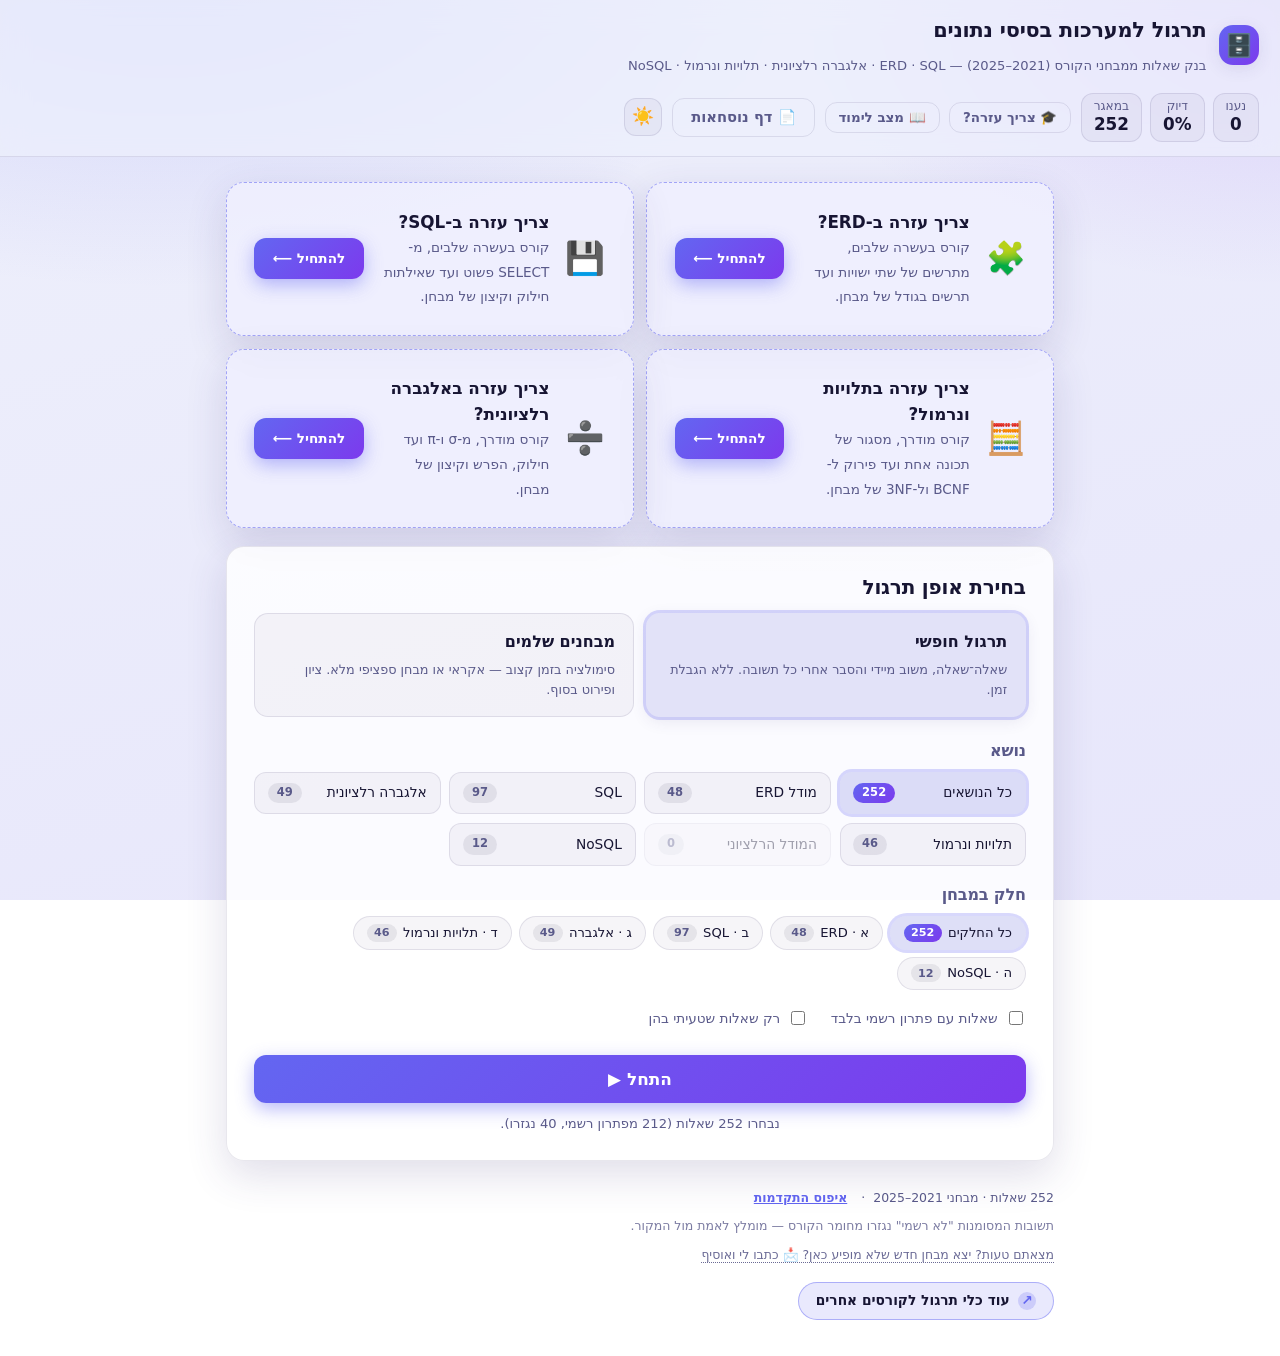
==== index.html @ 8be429b3 "Fix scrambled formulas and raw markup found by the render audit Bidi: formulas and number lists insi" ====
<!DOCTYPE html>
<html lang="he" dir="rtl">
<head>
<meta charset="UTF-8">
<meta name="viewport" content="width=device-width, initial-scale=1.0">
<title>משחק תרגול — מערכות בסיסי נתונים</title>
<link rel="icon" href="favicon.svg" type="image/svg+xml">
<link rel="stylesheet" href="katex/katex.min.css">
<link rel="stylesheet" href="styles.css?v=6">
<script>
  // Apply saved theme before first paint to avoid a flash of the wrong theme.
  (function(){ try{ var t=localStorage.getItem("dbq_theme"); if(t==="light"||t==="dark") document.documentElement.dataset.theme=t; }catch(e){} })();
</script>
<script data-goatcounter="https://adirbuskila.goatcounter.com/count" async src="//gc.zgo.at/count.js"></script>
</head>
<body>
<header class="topbar">
  <div class="brand" id="brandHome" role="button" tabindex="0" title="לדף הבית" aria-label="חזרה לדף הבית">
    <span class="logo">🗄️</span>
    <div>
      <h1>תרגול למערכות בסיסי נתונים</h1>
      <p class="sub">בנק שאלות ממבחני הקורס (2021–2025) — ERD · SQL · אלגברה רלציונית · תלויות ונרמול · NoSQL</p>
    </div>
  </div>
  <div class="topbar-right">
    <div class="topstats" id="topStats"></div>
    <button id="crsHub" class="btn ghost crs-entry" type="button" title="קורסים מודרכים: ERD · SQL · נרמול · אלגברה">🎓 צריך עזרה?</button>
    <button id="learnEntry" class="btn ghost learn-entry" type="button">📖 מצב לימוד</button>
    <a id="sheetDownload" class="btn ghost sheet-link" href="docs/formula-sheet/formula-sheet.pdf" download="דף נוסחאות - מערכות בסיסי נתונים.pdf" title="הורדת דף הנוסחאות למבחן (PDF, 2 עמודים)">📄 דף נוסחאות</a>
    <button id="themeToggle" class="theme-toggle" type="button" aria-label="החלפת מצב תצוגה (בהיר/כהה)" title="מצב בהיר/כהה"></button>
  </div>
</header>

<main id="app">
  <!-- START -->
  <section id="screen-start" class="screen">
    <div class="crs-promos">
      <div class="card crs-promo" data-course="erd" role="button" tabindex="0">
        <span class="big-ico">🧩</span>
        <div><b>צריך עזרה ב-ERD?</b><span class="crs-promo-sub">קורס בעשרה שלבים, מתרשים של שתי ישויות ועד תרשים בגודל של מבחן.</span></div>
        <span class="btn primary go">להתחיל ⟵</span>
      </div>
      <div class="card crs-promo" data-course="sql" role="button" tabindex="0">
        <span class="big-ico">💾</span>
        <div><b>צריך עזרה ב-SQL?</b><span class="crs-promo-sub">קורס בעשרה שלבים, מ-SELECT פשוט ועד שאילתות חילוק וקיצון של מבחן.</span></div>
        <span class="btn primary go">להתחיל ⟵</span>
      </div>
      <div class="card crs-promo" data-course="norm" role="button" tabindex="0">
        <span class="big-ico">🧮</span>
        <div><b>צריך עזרה בתלויות ונרמול?</b><span class="crs-promo-sub">קורס מודרך, מסגור של תכונה אחת ועד פירוק ל-BCNF ול-3NF של מבחן.</span></div>
        <span class="btn primary go">להתחיל ⟵</span>
      </div>
      <div class="card crs-promo" data-course="alg" role="button" tabindex="0">
        <span class="big-ico">➗</span>
        <div><b>צריך עזרה באלגברה רלציונית?</b><span class="crs-promo-sub">קורס מודרך, מ-σ ו-π ועד חילוק, הפרש וקיצון של מבחן.</span></div>
        <span class="btn primary go">להתחיל ⟵</span>
      </div>
    </div>
    <div class="card">
      <h2>בחירת אופן תרגול</h2>

      <div class="modes">
        <label class="mode-card">
          <input type="radio" name="mode" value="practice" checked>
          <div class="mode-body">
            <span class="mode-title">תרגול חופשי</span>
            <span class="mode-desc">שאלה־שאלה, משוב מיידי והסבר אחרי כל תשובה. ללא הגבלת זמן.</span>
          </div>
        </label>
        <label class="mode-card">
          <input type="radio" name="mode" value="exam">
          <div class="mode-body">
            <span class="mode-title">מבחנים שלמים</span>
            <span class="mode-desc">סימולציה בזמן קצוב — אקראי או מבחן ספציפי מלא. ציון ופירוט בסוף.</span>
          </div>
        </label>
      </div>

      <h3>נושא</h3>
      <div id="topicGrid" class="topic-grid"></div>

      <h3>חלק במבחן</h3>
      <div id="partFilter" class="part-filter"></div>

      <div class="options-row">
        <label class="chk"><input type="checkbox" id="officialOnly"> שאלות עם פתרון רשמי בלבד</label>
        <label class="chk"><input type="checkbox" id="mistakesOnly"> רק שאלות שטעיתי בהן</label>
      </div>

      <div id="examOpts" class="exam-opts hidden">
        <label>מבחן
          <select id="examPick"><option value="">אקראי (כל המאגר)</option></select>
        </label>
        <label id="examCountWrap">מספר שאלות
          <select id="examCount"><option>10</option><option selected>20</option><option>40</option></select>
        </label>
        <label>זמן (דקות)
          <select id="examMinutes"><option>15</option><option>30</option><option selected>60</option><option>120</option></select>
        </label>
      </div>

      <button id="startBtn" class="btn primary big">התחל ▶</button>
      <p id="poolInfo" class="poolinfo"></p>
    </div>
  </section>

  <!-- QUIZ -->
  <section id="screen-quiz" class="screen hidden">
    <div class="quizbar">
      <button id="quitBtn" class="btn ghost">⟵ יציאה</button>
      <div class="progress"><div id="progressFill" class="progress-fill"></div></div>
      <div id="quizMeta" class="quiz-meta"></div>
    </div>

    <div class="card question-card">
      <div class="q-head">
        <span id="qTopic" class="chip"></span>
        <span id="qPart" class="chip part hidden"></span>
        <span id="qSource" class="chip soft"></span>
        <span id="qBadge" class="chip"></span>
      </div>
      <div id="qContext" class="q-context"></div>
      <div id="questionText" class="question-text"></div>
      <div id="qExtras" class="q-extras"></div>
      <div id="optionsList" class="options-list"></div>
      <div id="feedback" class="feedback hidden"></div>
    </div>

    <div class="quizfoot">
      <div id="streakBox" class="streak"></div>
      <button id="prevBtn" class="btn ghost hidden">⟶ הקודמת</button>
      <button id="nextBtn" class="btn primary">הבאה ⟵</button>
      <button id="submitExamBtn" class="btn primary hidden">סיום והגשה</button>
    </div>
  </section>

  <!-- LEARN -->
  <section id="screen-learn" class="screen hidden">
    <div class="learn-bar">
      <button id="learnBackBtn" class="btn ghost">⟵ חזרה לתרגול</button>
      <div class="learn-progress" aria-hidden="true"><div id="learnProgressFill"></div></div>
      <button id="learnTocToggle" class="btn ghost learn-toc-toggle" type="button" aria-expanded="false">☰ פרקים</button>
    </div>
    <div class="learn-layout">
      <nav id="learnToc" class="learn-toc" aria-label="ניווט פרקים"></nav>
      <article id="learnContent" class="card learn-content" tabindex="-1"></article>
    </div>
    <div id="learnBackdrop" class="learn-backdrop hidden"></div>
    <div class="learn-foot">
      <button id="learnPrev" class="btn ghost">⟶ הקודם</button>
      <span id="learnPos" class="learn-pos"></span>
      <button id="learnNext" class="btn primary">הבא ⟵</button>
    </div>
  </section>

  <!-- GUIDED COURSE (ERD / SQL) -->
  <section id="screen-course" class="screen hidden">
    <div id="crsMapView">
      <div class="card">
        <div class="crs-head">
          <div class="grow"><h2 id="crsTitle"></h2><p id="crsIntro" class="sub"></p></div>
        </div>
        <div id="crsOverall" class="crs-overall"></div>
      </div>
      <div id="crsMap" class="crs-map"></div>
      <div class="crs-actions"><button id="crsHomeBtn" class="btn ghost">⟵ חזרה לדף הבית</button>
        <button id="crsResetBtn" class="btn ghost">איפוס התקדמות הקורס</button></div>
    </div>
    <div id="crsLessonView" class="hidden">
      <article id="crsLesson" class="card crs-lesson"></article>
      <div class="crs-actions">
        <button id="crsLessonBack" class="btn ghost">⟵ למפת השלבים</button>
        <button id="crsLessonGo" class="btn primary">לשאלות ▶</button>
      </div>
    </div>
    <div id="crsSumView" class="hidden">
      <div id="crsSum" class="card crs-sum"></div>
    </div>
  </section>

  <!-- RESULTS -->
  <section id="screen-results" class="screen hidden">
    <div class="card">
      <h2>תוצאות המבחן</h2>
      <div id="resultsSummary" class="results-summary"></div>
      <h3>פירוט לפי נושא</h3>
      <div id="resultsByTopic" class="bytopic"></div>
      <h3>פירוט לפי חלק</h3>
      <div id="resultsByPart" class="bytopic"></div>
      <h3>סקירת תשובות</h3>
      <div id="resultsReview" class="review"></div>
      <div class="quizfoot">
        <button id="backHomeBtn" class="btn primary">חזרה למסך הראשי</button>
      </div>
    </div>
  </section>
</main>

<div id="lightbox" class="lightbox hidden" role="dialog" aria-modal="true" aria-label="תצוגת תמונה מוגדלת">
  <button id="lightboxClose" class="lightbox-close" type="button" aria-label="סגירה">✕</button>
  <img id="lightboxImg" src="" alt="">
  <div id="lightboxSvg" class="erd-zoom hidden"></div>
</div>

<footer class="appfoot">
  <span id="datasetInfo"></span> ·
  <button id="resetProgress" class="linkbtn">איפוס התקדמות</button>
  <span class="disclaimer">תשובות המסומנות "לא רשמי" נגזרו מחומר הקורס — מומלץ לאמת מול המקור.</span>
  <div class="feedback-line" id="feedbackLine"></div>
  <a class="deck-link" href="https://adirbuskila.github.io/">
    <span class="deck-arrow" aria-hidden="true">↗</span>
    עוד כלי תרגול לקורסים אחרים
  </a>
</footer>

<script src="katex/katex.min.js"></script>
<script src="sql-highlight.js?v=1"></script>
<script src="algebra.js?v=2"></script>
<script src="questions.js?v=4"></script>
<script src="learn.js?v=2"></script>
<script src="erd.js?v=1"></script>
<script src="courses.js?v=2"></script>
<script src="erd/levels/L01.js?v=1"></script>
<script src="erd/levels/L02.js?v=1"></script>
<script src="erd/levels/L03.js?v=1"></script>
<script src="erd/levels/L04.js?v=1"></script>
<script src="erd/levels/L05.js?v=1"></script>
<script src="erd/levels/L06.js?v=1"></script>
<script src="erd/levels/L07.js?v=1"></script>
<script src="erd/levels/L08.js?v=1"></script>
<script src="erd/levels/L09.js?v=1"></script>
<script src="erd/levels/L10.js?v=1"></script>
<script src="sql/levels/S01.js?v=1"></script>
<script src="sql/levels/S02.js?v=1"></script>
<script src="sql/levels/S03.js?v=1"></script>
<script src="sql/levels/S04.js?v=1"></script>
<script src="sql/levels/S05.js?v=1"></script>
<script src="sql/levels/S06.js?v=1"></script>
<script src="sql/levels/S07.js?v=1"></script>
<script src="sql/levels/S08.js?v=1"></script>
<script src="sql/levels/S09.js?v=1"></script>
<script src="sql/levels/S10.js?v=1"></script>
<script src="norm/levels/N01.js?v=1"></script>
<script src="norm/levels/N02.js?v=1"></script>
<script src="norm/levels/N03.js?v=1"></script>
<script src="norm/levels/N04.js?v=1"></script>
<script src="norm/levels/N05.js?v=1"></script>
<script src="norm/levels/N06.js?v=1"></script>
<script src="norm/levels/N07.js?v=1"></script>
<script src="norm/levels/N08.js?v=1"></script>
<script src="norm/levels/N09.js?v=1"></script>
<script src="alg/levels/A01.js?v=1"></script>
<script src="alg/levels/A02.js?v=1"></script>
<script src="alg/levels/A03.js?v=1"></script>
<script src="alg/levels/A04.js?v=1"></script>
<script src="alg/levels/A05.js?v=1"></script>
<script src="alg/levels/A06.js?v=1"></script>
<script src="alg/levels/A07.js?v=1"></script>
<script src="alg/levels/A08.js?v=1"></script>
<script src="alg/levels/A09.js?v=1"></script>
<script src="bidi.js?v=1"></script>
<script src="app.js?v=9"></script>
<script src="feedback.js?v=1"></script>
<script src="course-ui.js?v=3"></script>
</body>
</html>
---- styles.css ----
/* ============================================================
   Databases Quiz — modern theme (indigo/violet identity).
   Dark by default; [data-theme] drives manual light/dark toggle.
   Built on the data-science-quiz stylesheet; class & --var names
   are kept stable (app.js relies on them) and extended for the
   richer Databases content: shared context blocks, quiz-side data
   tables, SQL code options (highlighted), and KaTeX math options.
   ============================================================ */

:root{
  /* surfaces */
  --bg:#0a0c18; --bg2:#12112b;
  --glow-a:rgba(129,140,248,.20); --glow-b:rgba(167,139,250,.16);
  --card:rgba(26,28,56,.72); --card2:rgba(255,255,255,.045);
  --card-solid:#181a33;
  /* text */
  --ink:#eaedff; --muted:#9aa0cf;
  /* lines & accents */
  --line:rgba(255,255,255,.09); --line-strong:rgba(255,255,255,.16);
  --brand:#818cf8; --brand2:#a78bfa; --brand-ink:#0a0c18;
  --grad:linear-gradient(135deg,#818cf8 0%,#a78bfa 100%);
  --ok:#34d399; --ok-bg:rgba(52,211,153,.13);
  --bad:#fb7185; --bad-bg:rgba(251,113,133,.13);
  --warn:#fbbf24;
  /* SQL syntax tokens (dark) */
  --tok-kw:#c792ea; --tok-str:#7ee787; --tok-num:#f2cc60;
  --tok-com:#8b93b8; --tok-fn:#79c0ff; --tok-op:#ff9e64; --tok-punct:#c9d1e9;
  /* shape */
  --radius:18px; --radius-sm:12px; --radius-xs:9px;
  --shadow:0 14px 44px rgba(0,0,0,.45);
  --shadow-sm:0 4px 16px rgba(0,0,0,.28);
  --ring:0 0 0 3px rgba(129,140,248,.32);

  font-family:"Segoe UI",system-ui,-apple-system,"Noto Sans Hebrew",Arial,sans-serif;
  color-scheme:dark;
}

/* ---- light palette (kept in one place, applied to both the explicit
        toggle and the system-preference fallback below) ---- */
:root[data-theme="light"]{
  --bg:#eef0fb; --bg2:#e7e6fb;
  --glow-a:rgba(99,102,241,.22); --glow-b:rgba(124,58,237,.16);
  --card:rgba(255,255,255,.82); --card2:rgba(30,20,80,.04);
  --card-solid:#ffffff;
  --ink:#171533; --muted:#5a5a8a;
  --line:rgba(30,20,80,.10); --line-strong:rgba(30,20,80,.18);
  --brand:#6366f1; --brand2:#7c3aed; --brand-ink:#ffffff;
  --grad:linear-gradient(135deg,#6366f1 0%,#7c3aed 100%);
  --ok:#0f9d68; --ok-bg:rgba(15,157,104,.12);
  --bad:#e5484d; --bad-bg:rgba(229,72,77,.10);
  --tok-kw:#8250df; --tok-str:#0a7d33; --tok-num:#953800;
  --tok-com:#6e7781; --tok-fn:#0550ae; --tok-op:#b35900; --tok-punct:#24292f;
  --shadow:0 14px 40px rgba(60,50,120,.16);
  --shadow-sm:0 4px 16px rgba(60,50,120,.10);
  --ring:0 0 0 3px rgba(99,102,241,.25);
  color-scheme:light;
}
/* system-pref light when the user hasn't chosen manually — same values as above */
@media (prefers-color-scheme: light){
  :root:not([data-theme]){
    --bg:#eef0fb; --bg2:#e7e6fb;
    --glow-a:rgba(99,102,241,.22); --glow-b:rgba(124,58,237,.16);
    --card:rgba(255,255,255,.82); --card2:rgba(30,20,80,.04);
    --card-solid:#ffffff;
    --ink:#171533; --muted:#5a5a8a;
    --line:rgba(30,20,80,.10); --line-strong:rgba(30,20,80,.18);
    --brand:#6366f1; --brand2:#7c3aed; --brand-ink:#ffffff;
    --grad:linear-gradient(135deg,#6366f1 0%,#7c3aed 100%);
    --ok:#0f9d68; --ok-bg:rgba(15,157,104,.12);
    --bad:#e5484d; --bad-bg:rgba(229,72,77,.10);
    --tok-kw:#8250df; --tok-str:#0a7d33; --tok-num:#953800;
    --tok-com:#6e7781; --tok-fn:#0550ae; --tok-op:#b35900; --tok-punct:#24292f;
    --shadow:0 14px 40px rgba(60,50,120,.16);
    --shadow-sm:0 4px 16px rgba(60,50,120,.10);
    --ring:0 0 0 3px rgba(99,102,241,.25);
    color-scheme:light;
  }
}

*{box-sizing:border-box}
html,body{overflow-x:hidden;max-width:100%}
*:focus-visible{outline:none;box-shadow:var(--ring);border-radius:var(--radius-xs)}

body{
  margin:0;min-height:100vh;line-height:1.55;color:var(--ink);
  background:
    radial-gradient(1100px 600px at 12% -8%, var(--glow-a), transparent 60%),
    radial-gradient(900px 520px at 100% 0%, var(--glow-b), transparent 55%),
    linear-gradient(165deg,var(--bg),var(--bg2));
  background-attachment:fixed;
  -webkit-font-smoothing:antialiased;text-rendering:optimizeLegibility;
}

h1,h2,h3{margin:0 0 .5em;letter-spacing:-.01em}
h1{font-size:1.3rem;font-weight:800}
h2{font-size:1.25rem;font-weight:800}
h3{font-size:1rem;font-weight:700;color:var(--muted);text-transform:none;margin-top:.2em}
.sub{margin:0;color:var(--muted);font-size:.82rem}
.hidden{display:none !important}

/* ---------------- top bar ---------------- */
.topbar{
  position:sticky;top:0;z-index:20;
  display:flex;justify-content:space-between;align-items:center;gap:1rem;flex-wrap:wrap;
  padding:.85rem 1.3rem;
  background:color-mix(in srgb, var(--bg) 72%, transparent);
  backdrop-filter:saturate(160%) blur(14px);
  -webkit-backdrop-filter:saturate(160%) blur(14px);
  border-bottom:1px solid var(--line);
}
.brand{display:flex;align-items:center;gap:.8rem}
.logo{
  font-size:1.4rem;width:2.5rem;height:2.5rem;display:grid;place-items:center;
  border-radius:14px;background:var(--grad);box-shadow:var(--shadow-sm);
  color:#fff;flex:none;
}
.topbar-right{display:flex;align-items:center;gap:.6rem}
.topstats{display:flex;gap:.5rem;flex-wrap:wrap}
.stat{
  background:var(--card2);border:1px solid var(--line);border-radius:12px;
  padding:.35rem .75rem;font-size:.76rem;color:var(--muted);line-height:1.25;text-align:center;
}
.stat b{display:block;color:var(--ink);font-size:1.05rem;font-weight:800}

/* theme toggle */
.theme-toggle{
  flex:none;width:2.4rem;height:2.4rem;border-radius:12px;cursor:pointer;
  display:grid;place-items:center;font-size:1.1rem;line-height:1;
  background:var(--card2);border:1px solid var(--line);color:var(--ink);
  transition:transform .15s ease,border-color .15s ease,background .15s ease;
}
.theme-toggle:hover{border-color:var(--brand);transform:translateY(-1px)}
.theme-toggle:active{transform:translateY(0) scale(.96)}

/* ---------------- layout ---------------- */
main{max-width:860px;margin:1.6rem auto;padding:0 1rem}
.card{
  background:var(--card);
  backdrop-filter:blur(16px);-webkit-backdrop-filter:blur(16px);
  border:1px solid var(--line);border-radius:var(--radius);
  box-shadow:var(--shadow);padding:1.6rem 1.7rem;margin-bottom:1.1rem;
}

.screen{animation:fadein .35s ease both}
@keyframes fadein{from{opacity:0}to{opacity:1}}
@keyframes rise{from{opacity:0;transform:translateY(10px)}to{opacity:1;transform:none}}
@media (prefers-reduced-motion: reduce){ .screen{animation:none} *{transition-duration:.001ms !important} }

/* ---------------- start screen ---------------- */
.modes{display:grid;grid-template-columns:1fr 1fr;gap:.8rem;margin-bottom:1.4rem}
.mode-card{position:relative;display:block;cursor:pointer}
.mode-card input{position:absolute;inset:0;opacity:0;cursor:pointer;margin:0}
.mode-body{
  display:flex;flex-direction:column;gap:.3rem;height:100%;
  border:1.5px solid var(--line);border-radius:14px;padding:1rem 1.1rem;
  background:var(--card2);transition:border-color .15s,box-shadow .15s,transform .15s;
}
.mode-card:hover .mode-body{border-color:var(--line-strong);transform:translateY(-2px)}
.mode-card input:checked + .mode-body{
  border-color:transparent;box-shadow:var(--ring),var(--shadow-sm);
  background:color-mix(in srgb, var(--brand) 12%, var(--card2));
}
.mode-title{font-weight:800;font-size:1rem}
.mode-desc{font-size:.8rem;color:var(--muted)}

.topic-grid{display:grid;grid-template-columns:repeat(auto-fit,minmax(155px,1fr));gap:.55rem;margin-bottom:1.1rem}
.topic-btn{
  display:flex;justify-content:space-between;align-items:center;gap:.5rem;text-align:right;
  border:1.5px solid var(--line);background:var(--card2);color:var(--ink);
  border-radius:12px;padding:.6rem .8rem;cursor:pointer;font:inherit;font-size:.86rem;
  transition:border-color .14s,background .14s,transform .14s;
}
.topic-btn .cnt{
  background:color-mix(in srgb, var(--ink) 8%, transparent);color:var(--muted);
  border-radius:20px;padding:.08rem .55rem;font-size:.72rem;font-weight:700;flex:none;
}
.topic-btn:hover:not(:disabled){border-color:var(--brand);transform:translateY(-1px)}
.topic-btn.active{
  border-color:transparent;color:var(--ink);
  background:color-mix(in srgb, var(--brand) 16%, var(--card2));box-shadow:var(--ring)
}
.topic-btn.active .cnt{background:var(--grad);color:#fff}
.topic-btn:disabled{opacity:.4;cursor:not-allowed}

/* part filter (א/ב/ג/ד) — compact chips */
.part-filter{display:flex;gap:.45rem;flex-wrap:wrap;margin-bottom:1.1rem}
.part-btn{
  display:inline-flex;align-items:center;gap:.4rem;
  border:1.5px solid var(--line);background:var(--card2);color:var(--ink);
  border-radius:20px;padding:.35rem .8rem;cursor:pointer;font:inherit;font-size:.82rem;
  transition:border-color .14s,background .14s,transform .14s;
}
.part-btn .cnt{background:color-mix(in srgb,var(--ink) 8%,transparent);color:var(--muted);
  border-radius:20px;padding:.02rem .45rem;font-size:.7rem;font-weight:700}
.part-btn:hover:not(:disabled){border-color:var(--brand);transform:translateY(-1px)}
.part-btn.active{border-color:transparent;background:color-mix(in srgb,var(--brand) 16%,var(--card2));box-shadow:var(--ring)}
.part-btn.active .cnt{background:var(--grad);color:#fff}
.part-btn:disabled{opacity:.4;cursor:not-allowed}

.options-row{display:flex;gap:1.4rem;flex-wrap:wrap;margin:.2rem 0 1.1rem}
.chk{display:flex;align-items:center;gap:.45rem;font-size:.85rem;color:var(--muted);cursor:pointer}
.chk input{accent-color:var(--brand);width:1.05em;height:1.05em;cursor:pointer}
.exam-opts{
  display:flex;gap:1rem;margin-bottom:1.1rem;flex-wrap:wrap;
  padding:.9rem 1rem;border:1px dashed var(--line);border-radius:14px;background:var(--card2)
}
.exam-opts label{display:flex;flex-direction:column;gap:.3rem;font-size:.8rem;color:var(--muted);font-weight:600}
.exam-opts select{
  background:var(--card-solid);color:var(--ink);border:1px solid var(--line);
  border-radius:10px;padding:.45rem .7rem;font:inherit;cursor:pointer
}
.exam-opts label:has(#examPick){flex:1 1 16rem;min-width:12rem}
.exam-opts #examPick{width:100%}
.poolinfo{color:var(--muted);font-size:.82rem;text-align:center;margin:.7rem 0 0}

/* ---------------- buttons ---------------- */
.btn{
  border:none;border-radius:12px;padding:.62rem 1.15rem;font-size:.92rem;font-weight:700;
  cursor:pointer;font-family:inherit;transition:transform .12s,box-shadow .15s,background .15s,border-color .15s;
}
.btn.primary{background:var(--grad);color:#fff;box-shadow:0 6px 18px color-mix(in srgb,var(--brand) 45%,transparent)}
.btn.primary:hover:not(:disabled){transform:translateY(-2px);box-shadow:0 10px 26px color-mix(in srgb,var(--brand) 55%,transparent)}
.btn.primary:active{transform:translateY(0)}
.btn.ghost{background:transparent;color:var(--muted);border:1px solid var(--line)}
.btn.ghost:hover{color:var(--ink);border-color:var(--brand)}
.btn.big{width:100%;padding:.9rem;font-size:1.06rem;margin-top:.5rem}
.btn:disabled{opacity:.45;cursor:not-allowed;box-shadow:none;transform:none}
/* top-bar download link for the 2-page formula sheet (docs/formula-sheet/) */
.sheet-link{display:inline-flex;align-items:center;gap:.35rem;text-decoration:none;white-space:nowrap;line-height:1.2}
.sheet-link:focus-visible{outline:2px solid var(--brand);outline-offset:2px}
.linkbtn{background:none;border:none;color:var(--brand);cursor:pointer;font:inherit;font-weight:600;text-decoration:underline}

/* ---------------- quiz ---------------- */
.quizbar{display:flex;align-items:center;gap:.9rem;margin-bottom:1rem}
.progress{flex:1;height:9px;background:var(--card2);border:1px solid var(--line);border-radius:20px;overflow:hidden}
.progress-fill{height:100%;width:0;background:var(--grad);border-radius:20px;transition:width .35s cubic-bezier(.21,.7,.35,1)}
.quiz-meta{font-size:.82rem;color:var(--muted);white-space:nowrap;font-weight:600}
.quiz-meta .timer{padding:.1rem .5rem;border-radius:8px;background:var(--card2)}
.quiz-meta .timer.danger{color:var(--bad);background:var(--bad-bg);font-weight:800;animation:pulse 1s ease-in-out infinite}
@keyframes pulse{0%,100%{opacity:1}50%{opacity:.55}}

.q-head{display:flex;gap:.45rem;flex-wrap:wrap;margin-bottom:1rem}
.chip{
  font-size:.71rem;font-weight:600;padding:.24rem .65rem;border-radius:20px;
  background:var(--card2);color:var(--muted);border:1px solid var(--line)
}
.chip.soft{opacity:.9}
.chip.part{background:color-mix(in srgb,var(--brand) 16%,transparent);color:var(--brand);border-color:transparent;font-weight:700}
.chip.official{background:var(--ok-bg);color:var(--ok);border-color:transparent}
.chip.unofficial{background:color-mix(in srgb,var(--warn) 14%,transparent);color:var(--warn);border-color:transparent}
.question-text{font-size:1.18rem;font-weight:700;line-height:1.5;margin-bottom:1.2rem;white-space:pre-wrap;letter-spacing:-.01em}

/* ---- shared context block (ERD image / schema tables / R,S data / FD set) ---- */
.q-context:empty{display:none}
.q-context{margin:0 0 1.1rem}
.ctx{
  border:1px solid var(--line);border-radius:14px;background:var(--card2);
  padding:.9rem 1rem;margin-bottom:.6rem
}
.ctx-title{font-size:.82rem;font-weight:800;color:var(--muted);margin-bottom:.55rem;letter-spacing:.01em}
.ctx-fig{margin:.2rem 0;text-align:center}
.ctx-fig figcaption{font-size:.76rem;color:var(--muted);margin-top:.4rem}
.ctx-text{white-space:pre-wrap;font-size:.95rem}
.ctx-math{margin:.3rem 0;overflow-x:auto}
.ctx-tables{display:flex;flex-wrap:wrap;gap:.8rem}

/* quiz-side data tables (LTR: relation schema, R/S data) */
.dbtable{margin:0;max-width:100%;overflow-x:auto}
.dbtable table{border-collapse:collapse;font-size:.82rem;direction:ltr;
  font-family:ui-monospace,SFMono-Regular,Menlo,Consolas,monospace;
  border:1px solid var(--line);border-radius:8px;overflow:hidden}
.dbtable caption{font-weight:800;font-size:.8rem;color:var(--ink);text-align:left;padding:.1rem .2rem .35rem;caption-side:top}
.dbtable th,.dbtable td{border:1px solid var(--line);padding:.32rem .6rem;text-align:left;white-space:nowrap}
.dbtable thead th{background:color-mix(in srgb,var(--brand) 12%,var(--card2));color:var(--ink);font-weight:800}
.dbtable th.pk{text-decoration:underline}
.dbtable tbody tr:nth-child(even){background:var(--card2)}
.dbtable figcaption{font-size:.74rem;color:var(--muted);text-align:left;margin-top:.3rem}

/* ---- question figure / code snippet ---- */
.q-extras:empty{display:none}
.q-extras{margin:.1rem 0 .3rem}
.q-code,.opt-code{
  direction:ltr;text-align:left;background:var(--card-solid);color:var(--ink);
  border:1px solid var(--line);border-radius:10px;padding:.7rem .9rem;margin:.4rem 0;
  overflow-x:auto;white-space:pre;font-size:.85rem;line-height:1.5;
  font-family:ui-monospace,SFMono-Regular,Menlo,Consolas,"Liberation Mono",monospace
}
.opt-code{margin:0;font-size:.82rem;width:100%;white-space:pre-wrap;overflow-wrap:anywhere}
.q-fig{margin:.4rem 0;text-align:center}
.q-img{
  max-width:100%;height:auto;display:block;margin:.4rem auto;
  border:1px solid var(--line);border-radius:10px;cursor:zoom-in;background:#fff
}
.rev .q-code{font-size:.78rem}
.rev .q-img{max-width:280px}
.opt .opt-img{max-width:100%;height:auto;display:block;border-radius:6px;background:#fff}
.rev .opt-img{max-width:240px;vertical-align:middle;border-radius:6px}
.opt-ltr{direction:ltr;unicode-bidi:isolate;display:inline-block;text-align:left}
.opt-math{direction:ltr;unicode-bidi:isolate;display:inline-block}
.math-fallback{font-family:ui-monospace,Consolas,monospace;background:var(--card2);
  border:1px solid var(--line);border-radius:6px;padding:.05em .4em;font-size:.9em}

/* SQL syntax highlight tokens */
.sql-kw{color:var(--tok-kw);font-weight:700}
.sql-str{color:var(--tok-str)}
.sql-num{color:var(--tok-num)}
.sql-com{color:var(--tok-com);font-style:italic}
.sql-fn{color:var(--tok-fn)}
.sql-op{color:var(--tok-op)}
.sql-punct{color:var(--tok-punct)}

/* ---- relational-algebra / FD notation (self-rendered, themeable, Hebrew-safe) ---- */
.alg{direction:ltr;unicode-bidi:isolate;font-family:"Cambria Math","STIX Two Math",Cambria,Georgia,serif;line-height:1.75}
.alg sub,.alg sup{font-size:.72em;line-height:0}
.alg sub{vertical-align:-.35em}
.alg sup{vertical-align:.55em}
.alg bdi{font-family:"Segoe UI","Assistant","Arial Hebrew",system-ui,sans-serif}
.alg-block{display:block;margin:.55rem 0;text-align:center;font-size:1.18em;overflow-x:auto}
.opt-algebra{display:block;max-width:100%;overflow-x:auto}
.opt-algebra .alg{white-space:normal;overflow-wrap:break-word;font-size:1.02em;line-height:2.1}
.ctx-algebra{margin:.3rem 0}

/* ---- relation schema with underlined keys (solid = key, dashed = weak/partial key) ---- */
.schema{direction:ltr;unicode-bidi:isolate;display:inline-block;
  font-family:ui-monospace,SFMono-Regular,Menlo,Consolas,monospace;font-size:.95em}
.schema-gap{display:inline-block;width:1.6em}
.schema-rtl{direction:rtl;font-family:inherit;font-size:1em}
.schema .pk{text-decoration:underline;text-underline-offset:4px;text-decoration-skip-ink:none}
.schema .ppk{text-decoration:underline dashed;text-underline-offset:4px;text-decoration-skip-ink:none}
.opt-schema{display:inline-block}
.opt-schema .schema{font-size:.92rem}

/* ---- relation-template context (stacked cards: schema on top, Hebrew meaning below) ---- */
.ctx-schemas{display:flex;flex-direction:column;gap:.5rem;margin:.3rem 0}
.rel-item{border:1px solid var(--line);border-radius:9px;overflow:hidden;background:var(--card2)}
.rel-item>.rel{background:var(--card-solid);padding:.5rem .7rem;direction:ltr;overflow-x:auto}
.rel-item>.rel .schema{display:block;white-space:normal;font-size:.9rem;line-height:1.7}
.rel-item>.mean{padding:.45rem .7rem;font-size:.85rem;color:var(--muted);white-space:pre-line;line-height:1.55;border-top:1px solid var(--line)}
.ctx-note{font-size:.9rem;color:var(--muted);margin-top:.45rem;padding-inline:.1rem}
.ctx-note strong{color:var(--ink)}

/* inline code token inside stems / explanations (LTR-isolated) */
.tok{font-family:ui-monospace,SFMono-Regular,Menlo,Consolas,monospace;direction:ltr;
  unicode-bidi:isolate;background:var(--card2);border:1px solid var(--line);
  border-radius:5px;padding:.02em .34em;font-size:.88em;white-space:pre-wrap;overflow-wrap:anywhere}

.options-list{display:flex;flex-direction:column;gap:.6rem}
.opt{
  display:flex;gap:.75rem;align-items:flex-start;text-align:right;width:100%;
  border:1.5px solid var(--line);background:var(--card2);color:var(--ink);
  border-radius:13px;padding:.8rem .95rem;cursor:pointer;font-size:.97rem;font-family:inherit;
  transition:border-color .13s,background .13s,transform .13s,box-shadow .13s;
}
.opt:hover:not(:disabled){border-color:var(--brand);transform:translateY(-1px);box-shadow:var(--shadow-sm)}
.opt .key{
  flex:none;width:1.7rem;height:1.7rem;border-radius:9px;
  background:color-mix(in srgb,var(--ink) 8%,transparent);
  display:grid;place-items:center;font-weight:800;font-size:.85rem;color:var(--muted);
  transition:background .13s,color .13s
}
.opt .txt{padding-top:.12rem;flex:1;min-width:0}
.opt.correct{border-color:var(--ok);background:var(--ok-bg)}
.opt.correct .key{background:var(--ok);color:#04231a}
.opt.wrong{border-color:var(--bad);background:var(--bad-bg)}
.opt.wrong .key{background:var(--bad);color:#2a0a0f}
.opt.chosen-exam{border-color:transparent;background:color-mix(in srgb,var(--brand) 14%,var(--card2));box-shadow:var(--ring)}
.opt.chosen-exam .key{background:var(--grad);color:#fff}
.opt:disabled{cursor:default}

.feedback{
  margin-top:1.1rem;border-radius:13px;padding:.9rem 1.1rem;font-size:.9rem;
  border:1px solid var(--line);animation:rise .25s ease both
}
.feedback.good{background:var(--ok-bg);border-color:color-mix(in srgb,var(--ok) 55%,transparent)}
.feedback.bad{background:var(--bad-bg);border-color:color-mix(in srgb,var(--bad) 55%,transparent)}
.feedback .verdict{font-weight:800;margin-bottom:.35rem;font-size:1rem}
.feedback.good .verdict{color:var(--ok)} .feedback.bad .verdict{color:var(--bad)}
.feedback .expl{color:var(--ink)}
.feedback .note{display:block;margin-top:.55rem;font-size:.77rem;color:var(--muted)}

.quizfoot{display:flex;align-items:center;gap:.6rem;margin-top:1.2rem}
.streak{flex:1;font-size:.85rem;color:var(--muted);font-weight:600}

/* ---------------- results ---------------- */
.results-summary{display:flex;gap:1.4rem;flex-wrap:wrap;align-items:center;margin-bottom:1.4rem}
.scorering{
  --p:0;width:128px;height:128px;border-radius:50%;display:grid;place-items:center;flex:none;
  background:conic-gradient(var(--brand) calc(var(--p)*1%), var(--line) 0);
  box-shadow:var(--shadow-sm)
}
.scorering span{
  width:100px;height:100px;border-radius:50%;background:var(--card-solid);
  display:grid;place-items:center;font-size:1.6rem;font-weight:900;color:var(--ink)
}
.results-summary .txt{font-size:.95rem}
.results-summary .txt b{font-size:1.2rem;font-weight:800}

.bytopic{display:flex;flex-direction:column;gap:.55rem;margin-bottom:1.2rem}
.tline{display:grid;grid-template-columns:135px 1fr 56px;gap:.7rem;align-items:center;font-size:.85rem}
.tbar{height:10px;background:var(--card2);border-radius:20px;overflow:hidden}
.tbar i{display:block;height:100%;background:var(--grad);border-radius:20px}

.review{display:flex;flex-direction:column;gap:.7rem}
.rev{border:1px solid var(--line);border-radius:13px;padding:.8rem 1rem;font-size:.88rem;background:var(--card2)}
.rev.ok{border-right:4px solid var(--ok)}
.rev.bad{border-right:4px solid var(--bad)}
.rev .rq{font-weight:700;margin-bottom:.35rem}
.rev .ra{color:var(--muted);font-size:.82rem}
.rev .ra .good{color:var(--ok);font-weight:600} .rev .ra .miss{color:var(--bad);font-weight:600}
.rev .ctx{padding:.6rem .7rem}
.rev .opt-code{font-size:.76rem}

/* ---------------- footer ---------------- */
.appfoot{
  max-width:860px;margin:0 auto 2.2rem;padding:0 1rem;color:var(--muted);font-size:.78rem;
  display:flex;gap:.5rem;flex-wrap:wrap;align-items:center
}
.disclaimer{flex-basis:100%;opacity:.8}
/* back to the study-tools deck */
/* Back to the study-tools deck. Deliberately the one warm spot in the footer —
   as muted fine print it read as a disclaimer and got missed. The pre-color-mix
   declarations are the old look, kept as a fallback for older browsers. */
.deck-link{
  margin-top:.55rem;
  display:inline-flex;align-items:center;gap:.5rem;
  padding:.55rem 1.05rem;border-radius:999px;
  border:1px solid var(--line);
  border:1px solid color-mix(in oklab, var(--brand) 45%, transparent);
  background:transparent;
  background:color-mix(in oklab, var(--brand) 14%, transparent);
  color:var(--ink);text-decoration:none;
  font-size:.86rem;font-weight:600;line-height:1.4;
  transition:background .18s ease,border-color .18s ease,box-shadow .18s ease,transform .18s ease
}
.deck-link:hover,.deck-link:focus-visible{
  border-color:var(--brand);
  background:color-mix(in oklab, var(--brand) 24%, transparent);
  box-shadow:0 6px 18px -8px var(--brand);
  transform:translateY(-1px)
}
.deck-link .deck-arrow{
  color:var(--brand);font-weight:700;
  display:inline-flex;align-items:center;justify-content:center;
  width:1.35em;height:1.35em;border-radius:50%;
  background:color-mix(in oklab, var(--brand) 22%, transparent);
  transition:transform .18s ease
}
.deck-link:hover .deck-arrow,.deck-link:focus-visible .deck-arrow{transform:translate(2px,-2px)}
@media (prefers-reduced-motion: reduce){
  .deck-link,.deck-link .deck-arrow{transition:none}
  .deck-link:hover,.deck-link:focus-visible{transform:none}
  .deck-link:hover .deck-arrow,.deck-link:focus-visible .deck-arrow{transform:none}
}


/* ---------------- learning section ---------------- */
.learn-entry{font-size:.84rem;padding:.45rem .8rem;white-space:nowrap}

#screen-learn{max-width:1040px;margin-inline:auto}
.learn-bar{display:flex;align-items:center;gap:.8rem;margin-bottom:1rem}
.learn-progress{flex:1;height:7px;background:var(--card2);border:1px solid var(--line);border-radius:20px;overflow:hidden}
#learnProgressFill{height:100%;width:0;background:var(--grad);border-radius:20px;transition:width .3s ease}
.learn-toc-toggle{display:none}

.learn-layout{display:grid;grid-template-columns:240px 1fr;gap:1rem;align-items:start}

.learn-toc{
  position:sticky;top:5rem;display:flex;flex-direction:column;gap:.2rem;
  background:var(--card);backdrop-filter:blur(16px);-webkit-backdrop-filter:blur(16px);
  border:1px solid var(--line);border-radius:var(--radius);box-shadow:var(--shadow-sm);
  padding:.6rem;max-height:calc(100vh - 6.5rem);overflow:auto
}
.learn-toc button{
  text-align:right;border:none;background:transparent;color:var(--muted);font:inherit;font-size:.86rem;
  padding:.5rem .7rem;border-radius:10px;cursor:pointer;transition:background .12s,color .12s;line-height:1.35
}
.learn-toc button:hover{background:var(--card2);color:var(--ink)}
.learn-toc button.active{background:color-mix(in srgb,var(--brand) 16%,var(--card2));color:var(--ink);font-weight:700}

.learn-content{padding:1.6rem 1.8rem;min-height:60vh;animation:rise .3s ease both;
  min-width:0;overflow-wrap:anywhere;word-break:break-word}
.learn-content h2.learn-h{font-size:1.5rem;font-weight:800;margin-bottom:1rem;
  padding-bottom:.7rem;border-bottom:1px solid var(--line)}
.learn-content h3{font-size:1.08rem;color:var(--ink);font-weight:700;margin:1.5rem 0 .5rem}
.learn-content p{margin:.6rem 0;color:var(--ink)}
.learn-content ul,.learn-content ol{margin:.5rem 0;padding-inline-start:1.4rem;display:flex;flex-direction:column;gap:.3rem}
.learn-content li{line-height:1.6}
.learn-content li::marker{color:var(--brand)}
.learn-content strong{color:var(--ink);font-weight:800}
.learn-content code{
  font-family:"Consolas",ui-monospace,monospace;font-size:.86em;direction:ltr;display:inline-block;
  background:var(--card2);border:1px solid var(--line);border-radius:6px;padding:.05em .4em
}
.learn-content pre{background:var(--card2);border:1px solid var(--line);border-radius:10px;padding:.8rem 1rem;overflow:auto;direction:ltr}
.learn-content pre code{border:none;background:none;padding:0}
.learn-content hr{border:none;border-top:1px solid var(--line);margin:1.2rem 0}
.learn-content a{color:var(--brand)}
.learn-content table{width:100%;border-collapse:collapse;margin:1rem 0;font-size:.86rem;overflow:hidden;
  border-radius:10px;border:1px solid var(--line)}
.learn-content th,.learn-content td{border:1px solid var(--line);padding:.5rem .7rem;text-align:right}
.learn-content thead th{background:var(--card2);color:var(--ink);font-weight:800}
.learn-content tbody tr:nth-child(even){background:var(--card2)}

/* --- exam-technique briefs (learn-briefs.js) --- */
.learn-content h4{font-size:.98rem;color:var(--ink);font-weight:800;margin:1.1rem 0 .4rem}
.learn-content h5{font-size:.92rem;color:var(--muted);font-weight:800;margin:.9rem 0 .35rem}
.learn-note{
  margin:.9rem 0;padding:.7rem .95rem;background:var(--card2);
  border:1px solid var(--line);border-inline-start:3px solid var(--brand);
  border-radius:var(--radius-xs)
}
.learn-note>:first-child{margin-top:0}
.learn-note>:last-child{margin-bottom:0}
.learn-note h3,.learn-note h4,.learn-note h5{margin-top:.2rem}
.learn-note table{font-size:.82rem}
.learn-math{margin:.9rem 0;text-align:center;overflow-x:auto;overflow-y:hidden}
.learn-content ul.learn-check{padding-inline-start:.2rem;list-style:none;gap:.42rem}
.learn-content ul.learn-check li{
  position:relative;padding-inline-start:1.5rem;line-height:1.55;color:var(--ink)
}
.learn-content ul.learn-check li::before{
  content:"☐";position:absolute;inset-inline-start:0;top:-.05em;
  color:var(--brand);font-size:1.05em
}
.learn-tablewrap{overflow-x:auto;margin:1rem 0}
.learn-tablewrap>table{margin:0;min-width:100%}
.learn-content .katex-display{overflow-x:auto;overflow-y:hidden;padding-bottom:.25rem}

.learn-figs{display:grid;grid-template-columns:repeat(auto-fit,minmax(240px,1fr));gap:.9rem;margin-top:1.4rem}
.learn-fig{margin:0;border:1px solid var(--line);border-radius:12px;overflow:hidden;background:var(--card2);
  display:flex;flex-direction:column}
.learn-fig img{width:100%;height:auto;display:block;cursor:zoom-in;background:#0b1020;transition:transform .2s}
.learn-fig img:hover{transform:scale(1.02)}
.learn-fig figcaption{padding:.55rem .7rem;font-size:.78rem;color:var(--muted);text-align:center;border-top:1px solid var(--line)}

.learn-foot{display:flex;align-items:center;gap:.6rem;margin-top:1.1rem}
.learn-pos{flex:1;text-align:center;font-size:.84rem;color:var(--muted);font-weight:600}

/* lightbox */
.lightbox{position:fixed;inset:0;z-index:50;display:grid;place-items:center;padding:2rem;
  background:rgba(4,6,16,.82);backdrop-filter:blur(6px);-webkit-backdrop-filter:blur(6px);animation:rise .2s ease both}
.lightbox img{max-width:96vw;max-height:92vh;border-radius:12px;box-shadow:var(--shadow);background:#fff}
.lightbox-close{position:absolute;top:1rem;left:1rem;width:2.6rem;height:2.6rem;border-radius:50%;
  border:1px solid var(--line);background:var(--card);color:var(--ink);font-size:1.1rem;cursor:pointer}
.lightbox-close:hover{border-color:var(--brand)}

/* ---------------- responsive ---------------- */
@media(max-width:860px){
  .learn-entry,.sheet-link{padding:.45rem .7rem}
  .learn-layout{grid-template-columns:1fr}
  .learn-toc-toggle{display:inline-block}
  .learn-toc{display:none;position:static;width:auto;max-height:none;margin-bottom:.9rem;top:auto}
  .learn-toc.open{display:flex}
  .learn-toc button{font-size:.92rem;padding:.6rem .8rem}
  .learn-backdrop{display:none !important}
}
@media(max-width:560px){
  .topbar{flex-direction:column;align-items:stretch;gap:.55rem;padding:.7rem .9rem}
  .brand{gap:.55rem;min-width:0}
  .brand>div{min-width:0}
  .brand .sub{display:none}
  .brand h1{font-size:1.05rem;white-space:nowrap;overflow:hidden;text-overflow:ellipsis}
  .logo{width:2.1rem;height:2.1rem;font-size:1.05rem;border-radius:11px;flex:none}
  .topbar-right{flex-wrap:nowrap;justify-content:space-between;align-items:center;gap:.4rem}
  .topstats{flex-wrap:nowrap;gap:.35rem}
  .stat{padding:.2rem .5rem;font-size:.66rem;border-radius:10px}
  .stat b{font-size:.8rem}
  .topbar-right{flex-wrap:wrap}
  .topbar-right::before{content:"";flex-basis:100%;height:0;order:2} /* row break: stats + toggle above, the two buttons below */
  .theme-toggle{order:1}
  .learn-entry,.sheet-link{order:3;flex:1 1 0;justify-content:center;padding:.42rem .7rem;font-size:.82rem}
  .theme-toggle{width:2.1rem;height:2.1rem;font-size:1rem;flex:none}
  main{margin:1rem auto}
  .card{padding:1.2rem 1.1rem}
  .modes{grid-template-columns:1fr}
  .results-summary{justify-content:center;text-align:center}
  .scorering{width:108px;height:108px}.scorering span{width:84px;height:84px;font-size:1.35rem}
  .tline{grid-template-columns:95px 1fr 48px;gap:.5rem;font-size:.8rem}
  .learn-content{padding:1.2rem 1.1rem}
  .learn-content h2.learn-h{font-size:1.3rem}
  .learn-figs{grid-template-columns:1fr}
}

/* ---------------- ERD diagrams (erd.js) ---------------- */
.erd-wrap{overflow-x:auto;text-align:center;margin:.2rem 0;-webkit-overflow-scrolling:touch}
.erd-svg{width:100%;height:auto;display:inline-block;cursor:zoom-in;
  --erd-ink:var(--ink);--erd-fill:var(--card-solid);--erd-hl:var(--brand2)}
.erd-shape{fill:var(--erd-fill);stroke:var(--erd-ink);stroke-width:1.6}
.erd-shape.inner{fill:none}
.erd-shape.dashed{stroke-dasharray:6 4}
.erd-shape.agg{fill:none;stroke-width:1.4}
.erd-shape.hl{stroke:var(--erd-hl);stroke-width:2.6;fill:color-mix(in srgb,var(--erd-hl) 14%,var(--erd-fill))}
.erd-shape.inner.hl{fill:none}
.erd-edge{stroke:var(--erd-ink);stroke-width:1.5}
.erd-edge.hl{stroke:var(--erd-hl);stroke-width:2.4}
.erd-arrow{fill:var(--erd-ink)}
.erd-arrow.hl{fill:var(--erd-hl)}
.erd-label{fill:var(--erd-ink);font-family:"Segoe UI",system-ui,"Noto Sans Hebrew",Arial,sans-serif;font-size:14px}
.erd-label.strong{font-weight:800;font-size:15px}
.erd-label.small{font-size:10px;font-weight:800}
.erd-label.agg{font-style:italic;font-size:12px;fill:var(--muted)}
.erd-label.elabel{font-size:12px;font-weight:700;fill:var(--erd-hl)}
.erd-label.note{fill:var(--muted);font-size:12px}
.erd-ul{stroke:var(--erd-ink);stroke-width:1.2}
.erd-ul.dashed{stroke-dasharray:3 2.5}
.lightbox .erd-zoom{max-width:96vw;max-height:92vh;overflow:auto;background:var(--card-solid);border-radius:12px;padding:1rem;box-shadow:var(--shadow)}
.lightbox .erd-zoom .erd-svg{width:auto;max-width:none !important;height:auto;min-width:min(92vw,900px);cursor:default}

/* ---------------- guided courses ("צריך עזרה ב-ERD? / ב-SQL?") ---------------- */
.crs-entry{font-size:.84rem;padding:.45rem .8rem;white-space:nowrap}
.crs-promos{display:grid;grid-template-columns:1fr 1fr;gap:.8rem;margin-bottom:1.1rem}
.crs-promos .crs-promo{margin-bottom:0}
.crs-promo{display:flex;align-items:center;gap:1rem;cursor:pointer;border:1.5px dashed color-mix(in srgb,var(--brand) 55%,transparent);
  background:color-mix(in srgb,var(--brand) 8%,var(--card));transition:transform .15s,border-color .15s}
.crs-promo:hover{transform:translateY(-2px);border-color:var(--brand)}
.crs-promo .big-ico{font-size:2rem;flex:none}
.crs-promo b{display:block;font-size:1.05rem}
.crs-promo span{color:var(--muted);font-size:.85rem}
.crs-promo .go{margin-inline-start:auto;flex:none}
.crs-head{display:flex;align-items:center;gap:.8rem;margin-bottom:1rem}
.crs-head .grow{flex:1}
.crs-overall{font-size:.85rem;color:var(--muted);font-weight:600}
.crs-map{display:grid;grid-template-columns:repeat(auto-fill,minmax(230px,1fr));gap:.7rem}
.crs-lvl{position:relative;display:flex;flex-direction:column;gap:.25rem;text-align:right;font:inherit;color:var(--ink);cursor:pointer;
  border:1.5px solid var(--line);background:var(--card2);border-radius:14px;padding:.85rem 1rem;transition:border-color .15s,transform .15s}
.crs-lvl:hover{border-color:var(--brand);transform:translateY(-2px)}
.crs-lvl .num{font-size:.72rem;font-weight:800;color:var(--muted)}
.crs-lvl .ttl{font-weight:800;font-size:1rem}
.crs-lvl .gl{font-size:.8rem;color:var(--muted);line-height:1.4}
.crs-lvl .st{font-size:.75rem;font-weight:700;margin-top:.2rem;color:var(--muted)}
.crs-lvl.passed{border-color:color-mix(in srgb,var(--ok) 55%,transparent);background:color-mix(in srgb,var(--ok) 8%,var(--card2))}
.crs-lvl.passed .st{color:var(--ok)}
.crs-lvl.next{box-shadow:var(--ring);border-color:transparent}
.crs-lvl.next::after{content:"מומלץ הבא";position:absolute;top:.6rem;left:.7rem;font-size:.66rem;font-weight:800;
  background:var(--grad);color:#fff;padding:.12rem .5rem;border-radius:20px}
.crs-lvl.boss{grid-column:1/-1;background:color-mix(in srgb,var(--warn) 9%,var(--card2));border-color:color-mix(in srgb,var(--warn) 45%,transparent)}
.crs-lesson h2{font-size:1.35rem}
.crs-lesson .lesson-body{line-height:1.7}
.crs-lesson .lesson-body h3{color:var(--ink);font-size:1.02rem;margin:1.1rem 0 .4rem}
.crs-lesson .lesson-body ul{padding-inline-start:1.3rem;margin:.4rem 0}
.crs-lesson .lesson-body li{margin:.2rem 0}
.crs-lesson .lesson-body code{font-family:Consolas,ui-monospace,monospace;font-size:.88em;direction:ltr;display:inline-block;
  background:var(--card2);border:1px solid var(--line);border-radius:6px;padding:0 .35em}
.crs-lesson .lesson-fig{border:1px solid var(--line);border-radius:14px;background:var(--card2);padding:.8rem;margin:.9rem 0}
.crs-lesson .lesson-fig figcaption{font-size:.8rem;color:var(--muted);text-align:center;margin-top:.4rem}
.lesson-rule{border-inline-start:3px solid var(--brand);background:var(--card2);border-radius:10px;padding:.6rem .9rem;margin:.7rem 0}
.lesson-trap{border-inline-start:3px solid var(--warn);background:color-mix(in srgb,var(--warn) 8%,var(--card2));border-radius:10px;padding:.6rem .9rem;margin:.7rem 0}
.crs-actions{display:flex;gap:.6rem;flex-wrap:wrap;margin-top:1.1rem}
.crs-actions .btn{flex:1 1 auto}
.crs-sum{text-align:center}
.crs-sum .big{font-size:2.6rem;font-weight:900;margin:.4rem 0}
.crs-sum .msg{color:var(--muted);margin-bottom:.6rem}
@media(max-width:560px){
  .crs-entry{order:3;flex:1 1 0;justify-content:center;padding:.42rem .7rem;font-size:.82rem}
  .crs-promo .go{display:none}
  .crs-promos{grid-template-columns:1fr}
  .crs-map{grid-template-columns:1fr}
}
.opt .erd-svg{cursor:pointer}.opt-erd{display:block}
@media(max-width:560px){
  /* keep diagrams legible on phones: scroll sideways inside the box instead of shrinking */
  .erd-wrap .erd-svg{min-width:540px}
  .opt .erd-wrap .erd-svg{min-width:0}
  .erd-wrap{padding-bottom:.3rem}
}
.lesson-fig .ctx{margin-bottom:.5rem}
.lesson-fig .q-code{margin:.5rem 0}
.lesson-result{border:1px dashed color-mix(in srgb,var(--ok) 55%,transparent);background:color-mix(in srgb,var(--ok) 6%,transparent);border-radius:12px;padding:.6rem .8rem;margin-top:.5rem}
.lesson-result .ctx-title{color:var(--ok)}
@media(max-width:560px){
  .crs-entry,.learn-entry,.sheet-link{flex:1 1 calc(50% - .4rem) !important}
}
/* data tables are LTR: make the scroll box LTR too so a wide table opens at its first column */
.dbtable{direction:ltr}
.dbtable figcaption{direction:rtl;text-align:right}
@media(max-width:560px){ .dbtable th,.dbtable td{padding:.28rem .45rem} }
.sample-data{margin-top:.6rem;border-top:1px dashed var(--line);padding-top:.5rem}
.sample-data summary{cursor:pointer;font-size:.85rem;font-weight:700;color:var(--muted)}
.sample-data summary:hover{color:var(--ink)}
.sample-data .ctx-tables{margin-top:.5rem}
.crs-promos{scroll-margin-top:8.5rem}

/* bidi isolates (bidi.js): a formula inside Hebrew keeps its left-to-right order */
bdi.ltr{unicode-bidi:isolate;overflow-wrap:anywhere}
bdi.ltr.nw{white-space:nowrap}
.learn-content .katex.wide{display:block;max-width:100%;overflow-x:auto;overflow-y:hidden;-webkit-overflow-scrolling:touch}
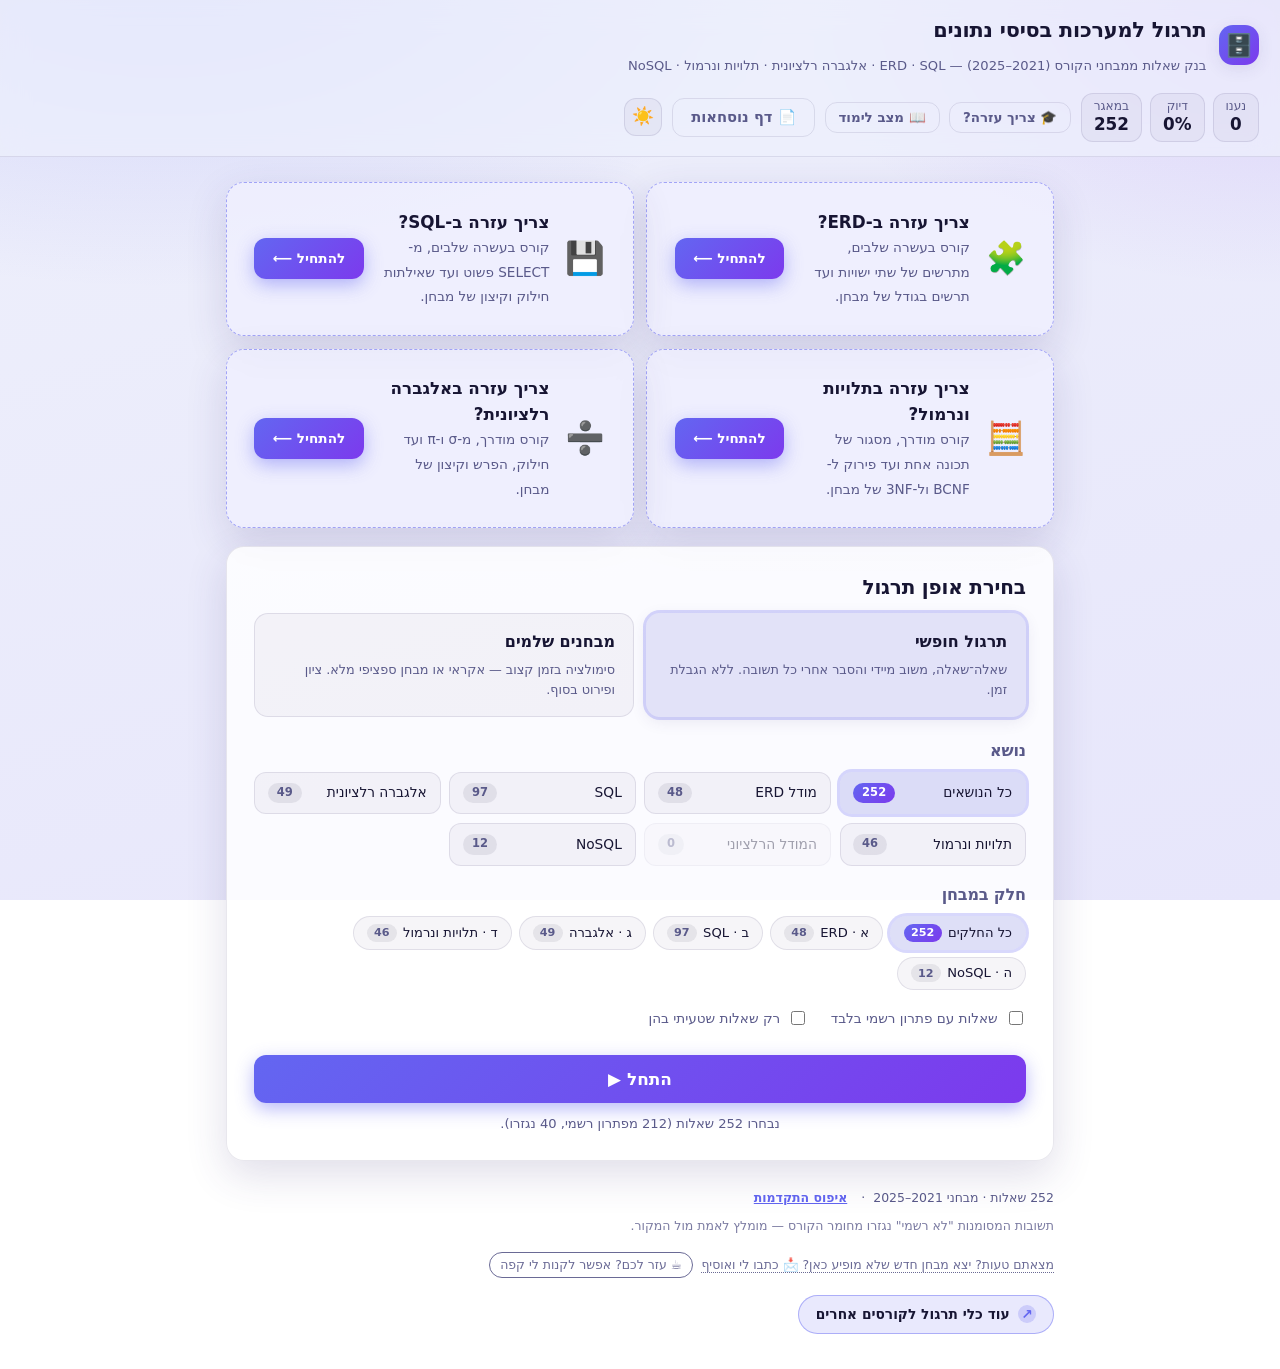
==== commit 99dffca8: "Add Buy Me a Coffee link to the footer Co-Authored-By: Claude Opus 5.5 <noreply@anthropic.com>" ====
--- a/index.html
+++ b/index.html
@@ -260,7 +260,7 @@
 <script src="alg/levels/A09.js?v=1"></script>
 <script src="bidi.js?v=1"></script>
 <script src="app.js?v=9"></script>
-<script src="feedback.js?v=1"></script>
+<script src="feedback.js?v=2"></script>
 <script src="course-ui.js?v=3"></script>
 </body>
 </html>
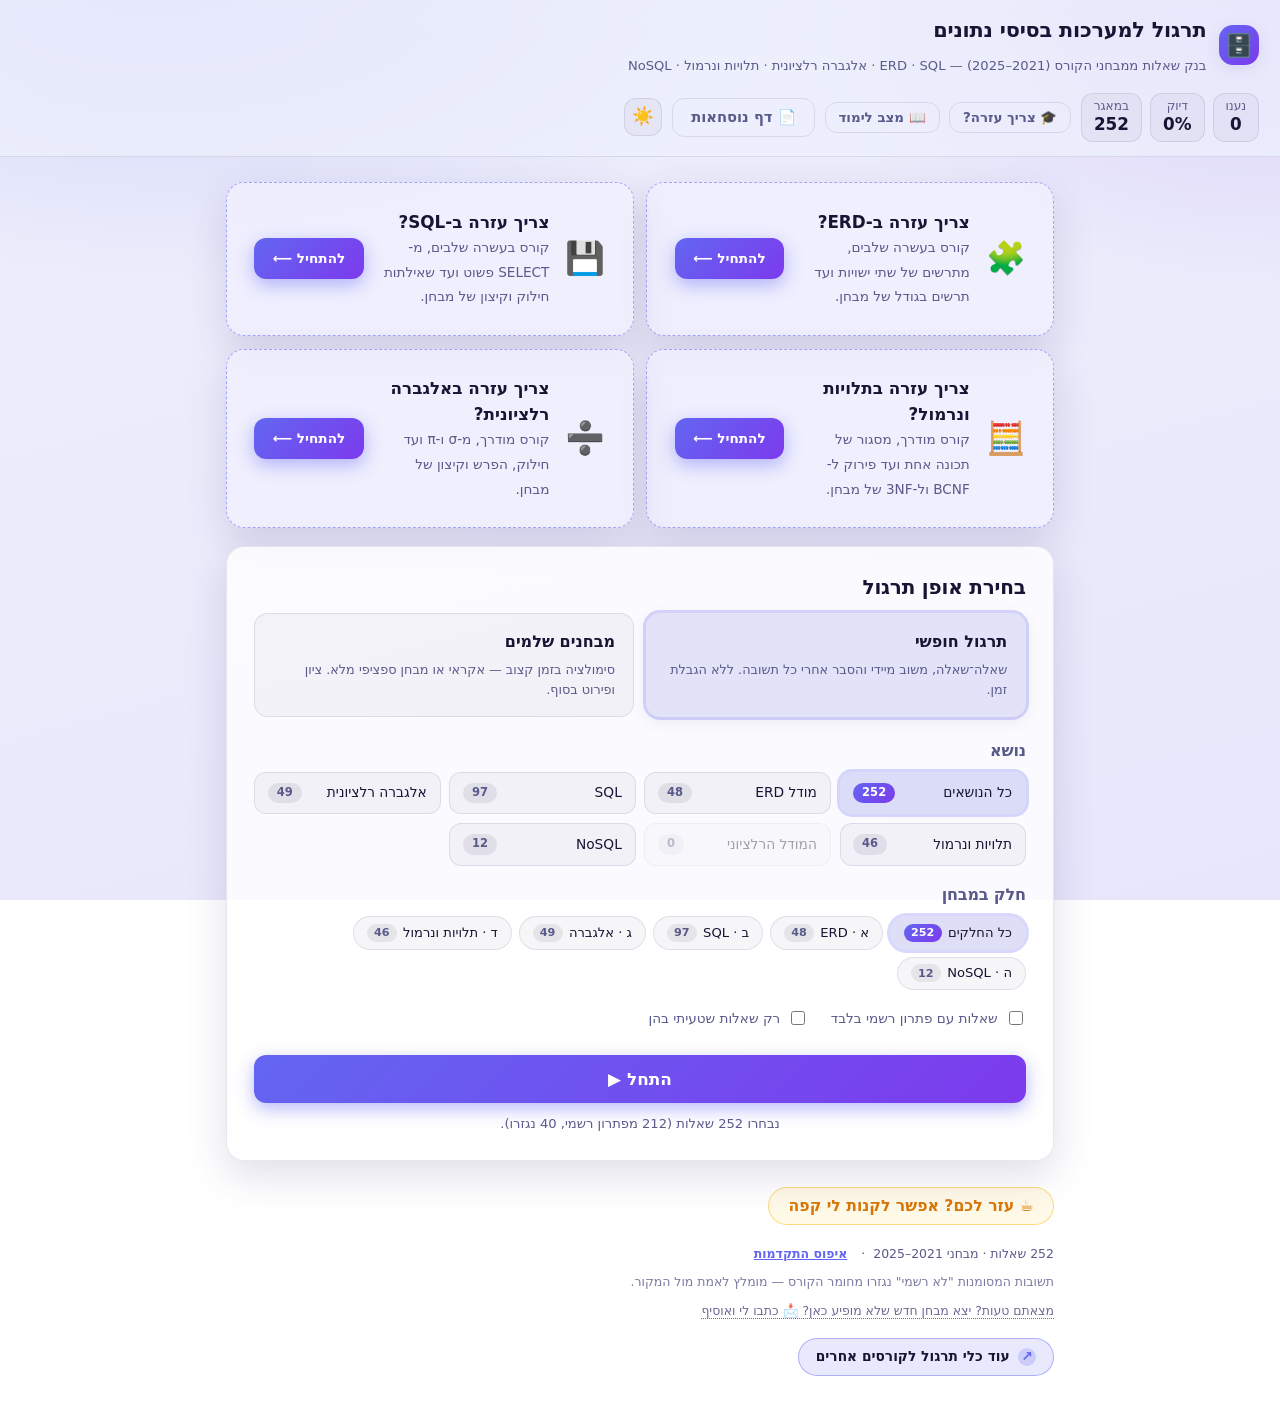
==== commit 15d51891: "Move the coffee button to the top of the footer and enlarge it Co-Authored-By: Claude Opus 5.5 <nore" ====
--- a/index.html
+++ b/index.html
@@ -260,7 +260,7 @@
 <script src="alg/levels/A09.js?v=1"></script>
 <script src="bidi.js?v=1"></script>
 <script src="app.js?v=9"></script>
-<script src="feedback.js?v=2"></script>
+<script src="feedback.js?v=3"></script>
 <script src="course-ui.js?v=3"></script>
 </body>
 </html>
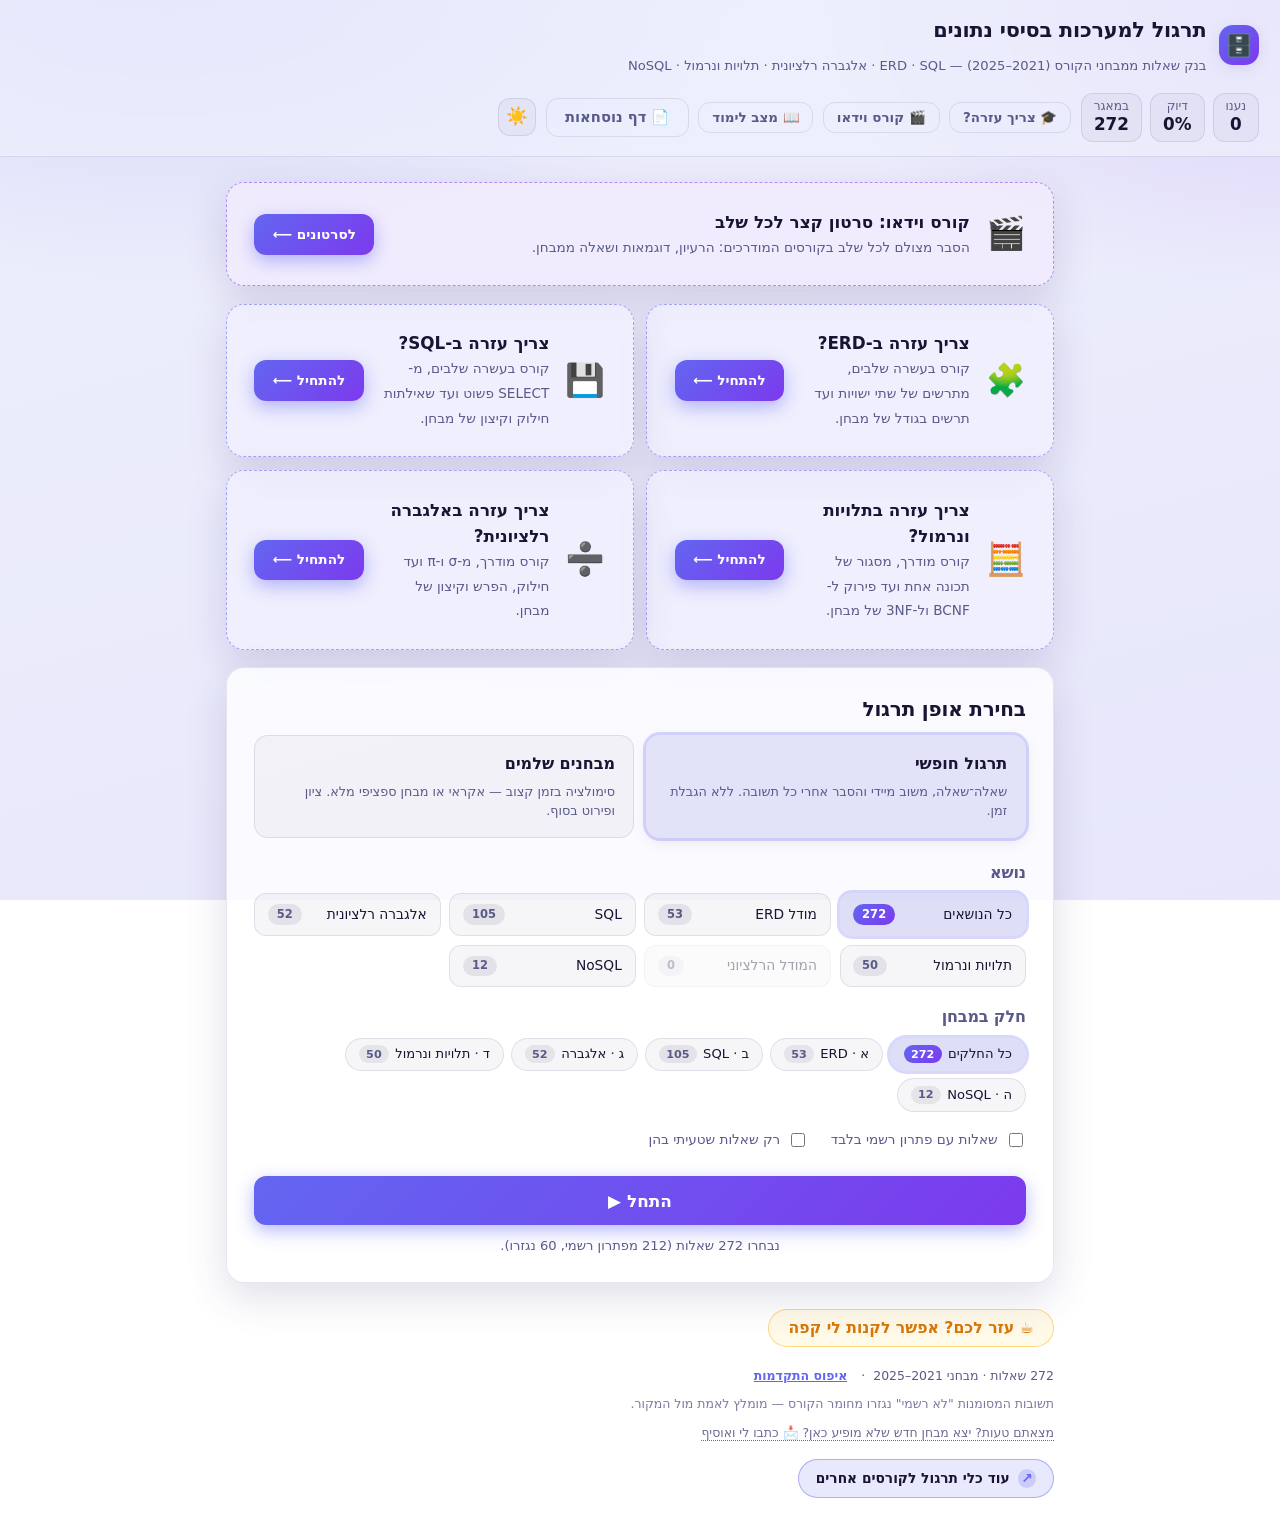
==== commit 2a9d58c5: "Video course in the app: 🎬 list and player, lesson-screen button, ?video= deep link [skip ci] Co-Aut" ====
--- a/index.html
+++ b/index.html
@@ -6,7 +6,7 @@
 <title>משחק תרגול — מערכות בסיסי נתונים</title>
 <link rel="icon" href="favicon.svg" type="image/svg+xml">
 <link rel="stylesheet" href="katex/katex.min.css">
-<link rel="stylesheet" href="styles.css?v=6">
+<link rel="stylesheet" href="styles.css?v=7">
 <script>
   // Apply saved theme before first paint to avoid a flash of the wrong theme.
   (function(){ try{ var t=localStorage.getItem("dbq_theme"); if(t==="light"||t==="dark") document.documentElement.dataset.theme=t; }catch(e){} })();
@@ -25,6 +25,7 @@
   <div class="topbar-right">
     <div class="topstats" id="topStats"></div>
     <button id="crsHub" class="btn ghost crs-entry" type="button" title="קורסים מודרכים: ERD · SQL · נרמול · אלגברה">🎓 צריך עזרה?</button>
+    <button id="vidEntry" class="btn ghost vid-entry" type="button" title="קורס וידאו: סרטון לכל שלב בקורסים המודרכים">🎬 קורס וידאו</button>
     <button id="learnEntry" class="btn ghost learn-entry" type="button">📖 מצב לימוד</button>
     <a id="sheetDownload" class="btn ghost sheet-link" href="docs/formula-sheet/formula-sheet.pdf" download="דף נוסחאות - מערכות בסיסי נתונים.pdf" title="הורדת דף הנוסחאות למבחן (PDF, 2 עמודים)">📄 דף נוסחאות</a>
     <button id="themeToggle" class="theme-toggle" type="button" aria-label="החלפת מצב תצוגה (בהיר/כהה)" title="מצב בהיר/כהה"></button>
@@ -34,6 +35,11 @@
 <main id="app">
   <!-- START -->
   <section id="screen-start" class="screen">
+    <div class="card crs-promo vid-promo vid-entry" role="button" tabindex="0">
+      <span class="big-ico">🎬</span>
+      <div><b>קורס וידאו: סרטון קצר לכל שלב</b><span class="crs-promo-sub" id="vidPromoSub">הסבר מצולם לכל שלב בקורסים המודרכים: הרעיון, דוגמאות ושאלה ממבחן.</span></div>
+      <span class="btn primary go">לסרטונים ⟵</span>
+    </div>
     <div class="crs-promos">
       <div class="card crs-promo" data-course="erd" role="button" tabindex="0">
         <span class="big-ico">🧩</span>
@@ -179,6 +185,36 @@
   </section>
 
   <!-- RESULTS -->
+  <!-- VIDEO COURSE ("🎬 קורס וידאו", video-ui.js) -->
+  <section id="screen-video" class="screen hidden">
+    <div id="vidListView">
+      <div class="card">
+        <div class="crs-head">
+          <div class="grow"><h2>🎬 קורס וידאו</h2><p class="sub">סרטון אחד לכל שלב בקורסים המודרכים, באותו סדר. כל סרטון מסביר את הרעיון, מראה דוגמאות ופותר שאלה ממבחן. אחרי הצפייה אפשר לעבור ישר לתרגול של אותו שלב.</p></div>
+        </div>
+        <div id="vidOverall" class="crs-overall"></div>
+      </div>
+      <div id="vidCourses" class="vid-courses"></div>
+      <div class="crs-actions"><button id="vidHomeBtn" class="btn ghost" type="button">⟵ חזרה לדף הבית</button></div>
+    </div>
+    <div id="vidPlayView" class="hidden">
+      <div class="card vid-player">
+        <div id="vidHead"></div>
+        <div id="vidFrame" class="vid-frame"></div>
+        <div id="vidYtLink" class="vid-ytlink"></div>
+        <div class="vid-nav">
+          <button id="vidPrev" class="btn ghost" type="button">⟶ הקודם</button>
+          <button id="vidWatchBtn" class="btn ghost vid-watch" type="button"></button>
+          <button id="vidNext" class="btn ghost" type="button">הבא ⟵</button>
+        </div>
+      </div>
+      <div class="crs-actions">
+        <button id="vidBack" class="btn ghost" type="button">⟵ לרשימת הסרטונים</button>
+        <button id="vidLevel" class="btn primary" type="button">לתרגול בשלב הזה ⟵</button>
+      </div>
+    </div>
+  </section>
+
   <section id="screen-results" class="screen hidden">
     <div class="card">
       <h2>תוצאות המבחן</h2>
@@ -261,6 +297,8 @@
 <script src="bidi.js?v=1"></script>
 <script src="app.js?v=9"></script>
 <script src="feedback.js?v=3"></script>
-<script src="course-ui.js?v=3"></script>
+<script src="videos.js?v=1"></script>
+<script src="video-ui.js?v=1"></script>
+<script src="course-ui.js?v=4"></script>
 </body>
 </html>
--- a/styles.css
+++ b/styles.css
@@ -684,3 +684,56 @@
 bdi.ltr{unicode-bidi:isolate;overflow-wrap:anywhere}
 bdi.ltr.nw{white-space:nowrap}
 .learn-content .katex.wide{display:block;max-width:100%;overflow-x:auto;overflow-y:hidden;-webkit-overflow-scrolling:touch}
+
+/* ---------------- video course ("🎬 קורס וידאו", video-ui.js; ported from networks-quiz) ---------------- */
+.vid-entry.btn{font-size:.84rem;padding:.45rem .8rem;white-space:nowrap}
+.vid-promo{margin-bottom:1.1rem;border-color:color-mix(in srgb,var(--brand2) 55%,transparent);
+  background:color-mix(in srgb,var(--brand2) 8%,var(--card))}
+.vid-promo:hover{border-color:var(--brand2)}
+.vid-courses{display:grid;gap:.9rem}
+.vid-course{margin-bottom:0}
+.vid-course-h{display:flex;align-items:center;justify-content:space-between;gap:.6rem;margin:0 0 .7rem;font-size:1.05rem}
+.vid-count{font-size:.78rem;font-weight:800;color:var(--muted);background:var(--card2);border:1px solid var(--line);border-radius:20px;padding:.1rem .55rem;flex:none}
+.vid-list{display:grid;gap:.45rem}
+.vid-row{display:grid;grid-template-columns:auto 1fr auto auto;align-items:center;gap:.7rem;width:100%;text-align:right;font:inherit;color:var(--ink);
+  cursor:pointer;border:1.5px solid var(--line);background:var(--card2);border-radius:12px;padding:.65rem .85rem;transition:border-color .15s,transform .15s}
+.vid-row:hover{border-color:var(--brand);transform:translateY(-1px)}
+.vid-row:focus-visible{outline:none;box-shadow:var(--ring)}
+.vid-num{font-size:.75rem;font-weight:800;color:var(--muted);font-family:ui-monospace,Consolas,monospace}
+.vid-ttl{font-weight:700;font-size:.95rem;line-height:1.4;min-width:0;overflow-wrap:anywhere}
+.vid-meta{font-size:.78rem;color:var(--muted);white-space:nowrap}
+.vid-check{display:grid;place-items:center;width:1.7rem;height:1.7rem;border-radius:50%;font-size:.8rem;font-weight:900;
+  color:var(--muted);border:1.5px solid var(--line-strong)}
+.vid-row.watched{border-color:color-mix(in srgb,var(--ok) 50%,transparent);background:color-mix(in srgb,var(--ok) 7%,var(--card2))}
+.vid-row.watched .vid-check{color:#fff;background:var(--ok);border-color:var(--ok)}
+.vid-row.bonus{margin-inline-start:1.2rem}
+.vid-tag{display:inline-block;font-size:.66rem;font-weight:800;color:var(--brand-ink);background:var(--brand);border-radius:20px;padding:.05rem .45rem;vertical-align:middle}
+.vid-tag.soon{color:var(--muted);background:var(--card2);border:1px solid var(--line-strong)}
+.vid-row.soon .vid-ttl{opacity:.8}
+.vid-player{margin-bottom:0}
+.vid-title{margin:.2rem 0 .9rem;font-size:1.25rem;line-height:1.4}
+.vid-frame{direction:ltr;position:relative;width:100%;aspect-ratio:16/9;border-radius:var(--radius-sm);overflow:hidden;background:#000;border:1px solid var(--line)}
+.vid-frame iframe,.vid-frame video{position:absolute;inset:0;width:100%;height:100%;border:0;display:block;background:#000}
+.vid-frame.missing{background:var(--card2);display:grid;place-items:center}
+.vid-missing{display:flex;flex-direction:column;align-items:center;gap:.35rem;text-align:center;padding:1rem;color:var(--ink);line-height:1.6;direction:rtl}
+.vid-missing span{color:var(--muted);font-size:.88rem;max-width:30rem}
+.vid-missing-ico{font-size:2rem}
+.vid-ytlink{font-size:.82rem;margin-top:.45rem;text-align:left}
+.vid-ytlink:empty{display:none}
+.vid-ytlink a{color:var(--muted);text-decoration:underline;text-underline-offset:2px}
+.vid-ytlink a:hover{color:var(--ink)}
+.vid-nav{display:flex;gap:.5rem;margin-top:.9rem;flex-wrap:wrap}
+.vid-nav .btn{flex:1 1 auto}
+.vid-watch.on{color:var(--ok);border-color:color-mix(in srgb,var(--ok) 60%,transparent);background:var(--ok-bg)}
+.vid-lesson-btns{display:flex;flex-wrap:wrap;gap:.5rem;margin:0 0 1rem}
+.vid-lesson-btns .btn{flex:1 1 auto;white-space:normal;text-align:center}
+@media(max-width:560px){
+  /* header second row: [🎓 | 🎬] [📖 | 📄], two per row like the other entries */
+  .topbar-right .vid-entry{order:3;flex:1 1 calc(50% - .4rem) !important;justify-content:center;padding:.42rem .7rem;font-size:.82rem}
+  .vid-promo .go{display:none}
+  .vid-row{gap:.5rem;padding:.6rem .7rem}
+  .vid-row .vid-meta{font-size:.7rem}
+  .vid-row.bonus{margin-inline-start:.7rem}
+  .vid-title{font-size:1.1rem}
+  .vid-nav .btn{padding-inline:.6rem}
+}
